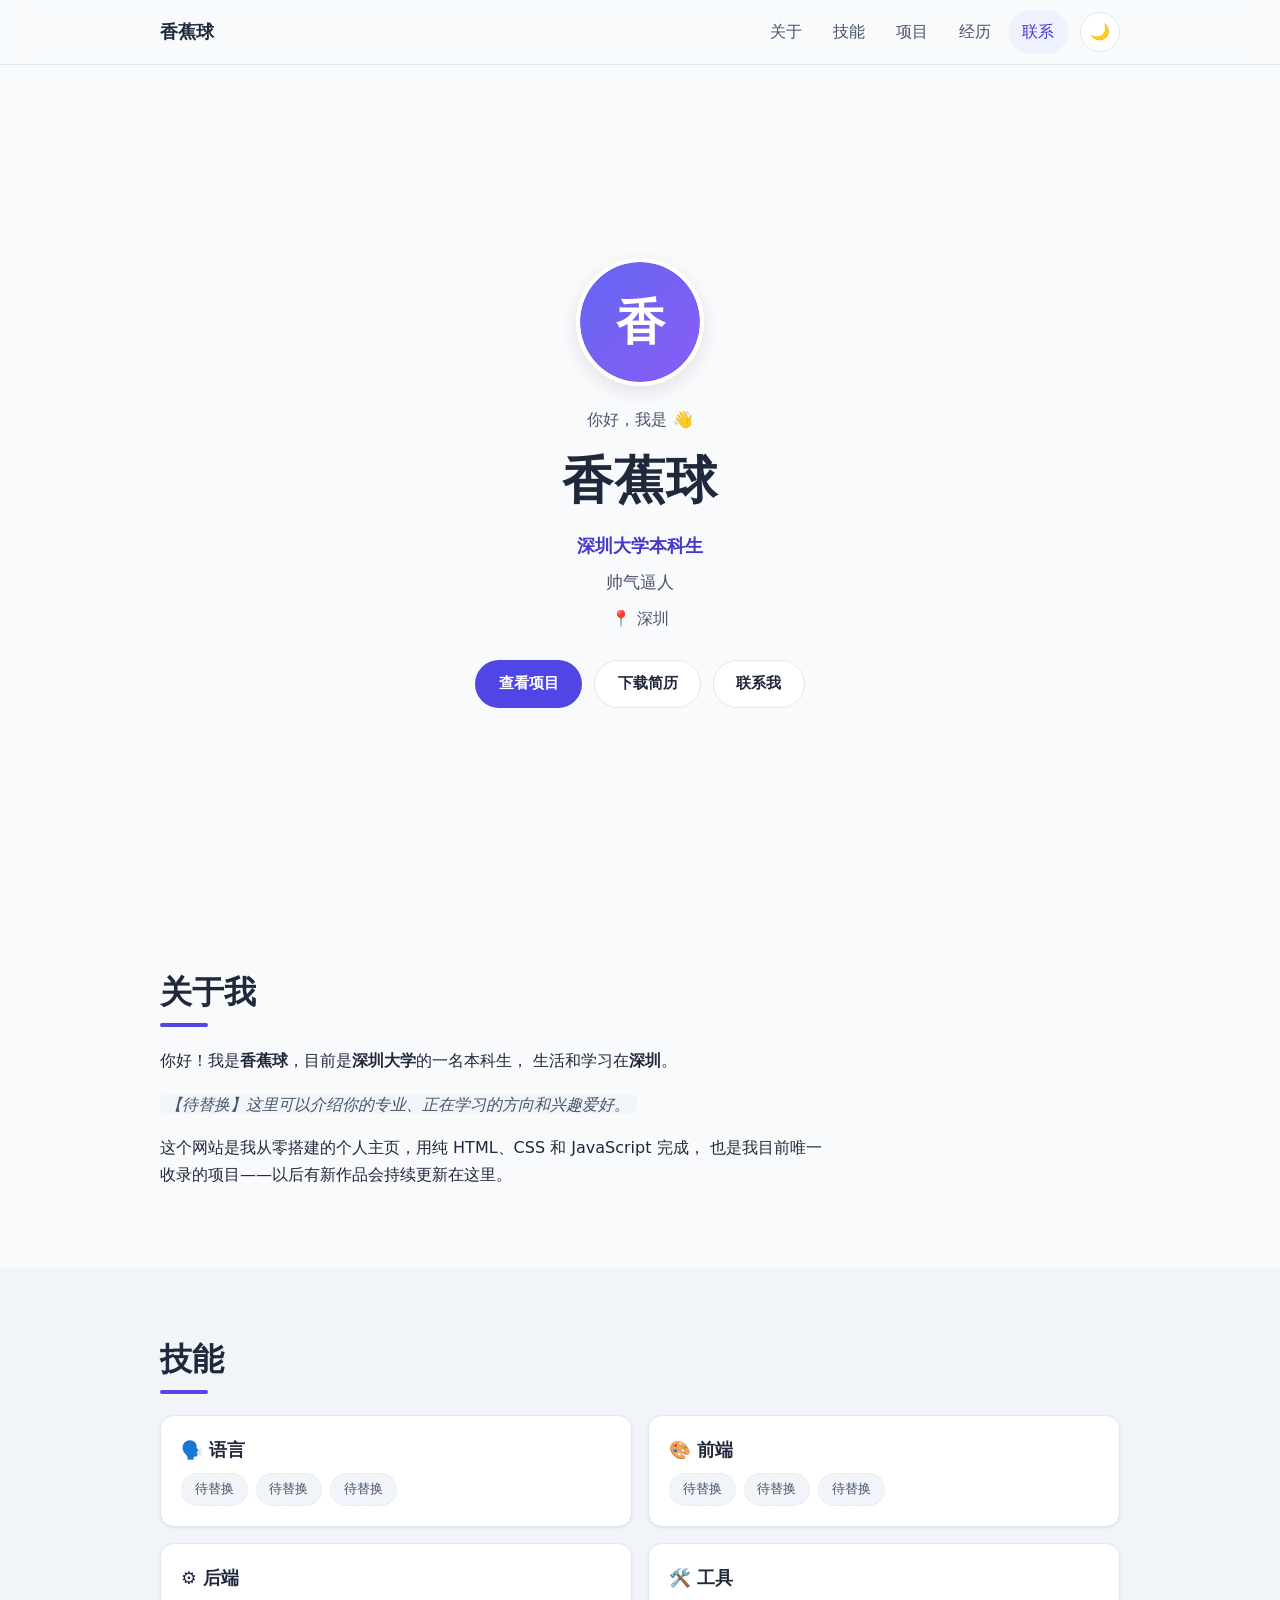
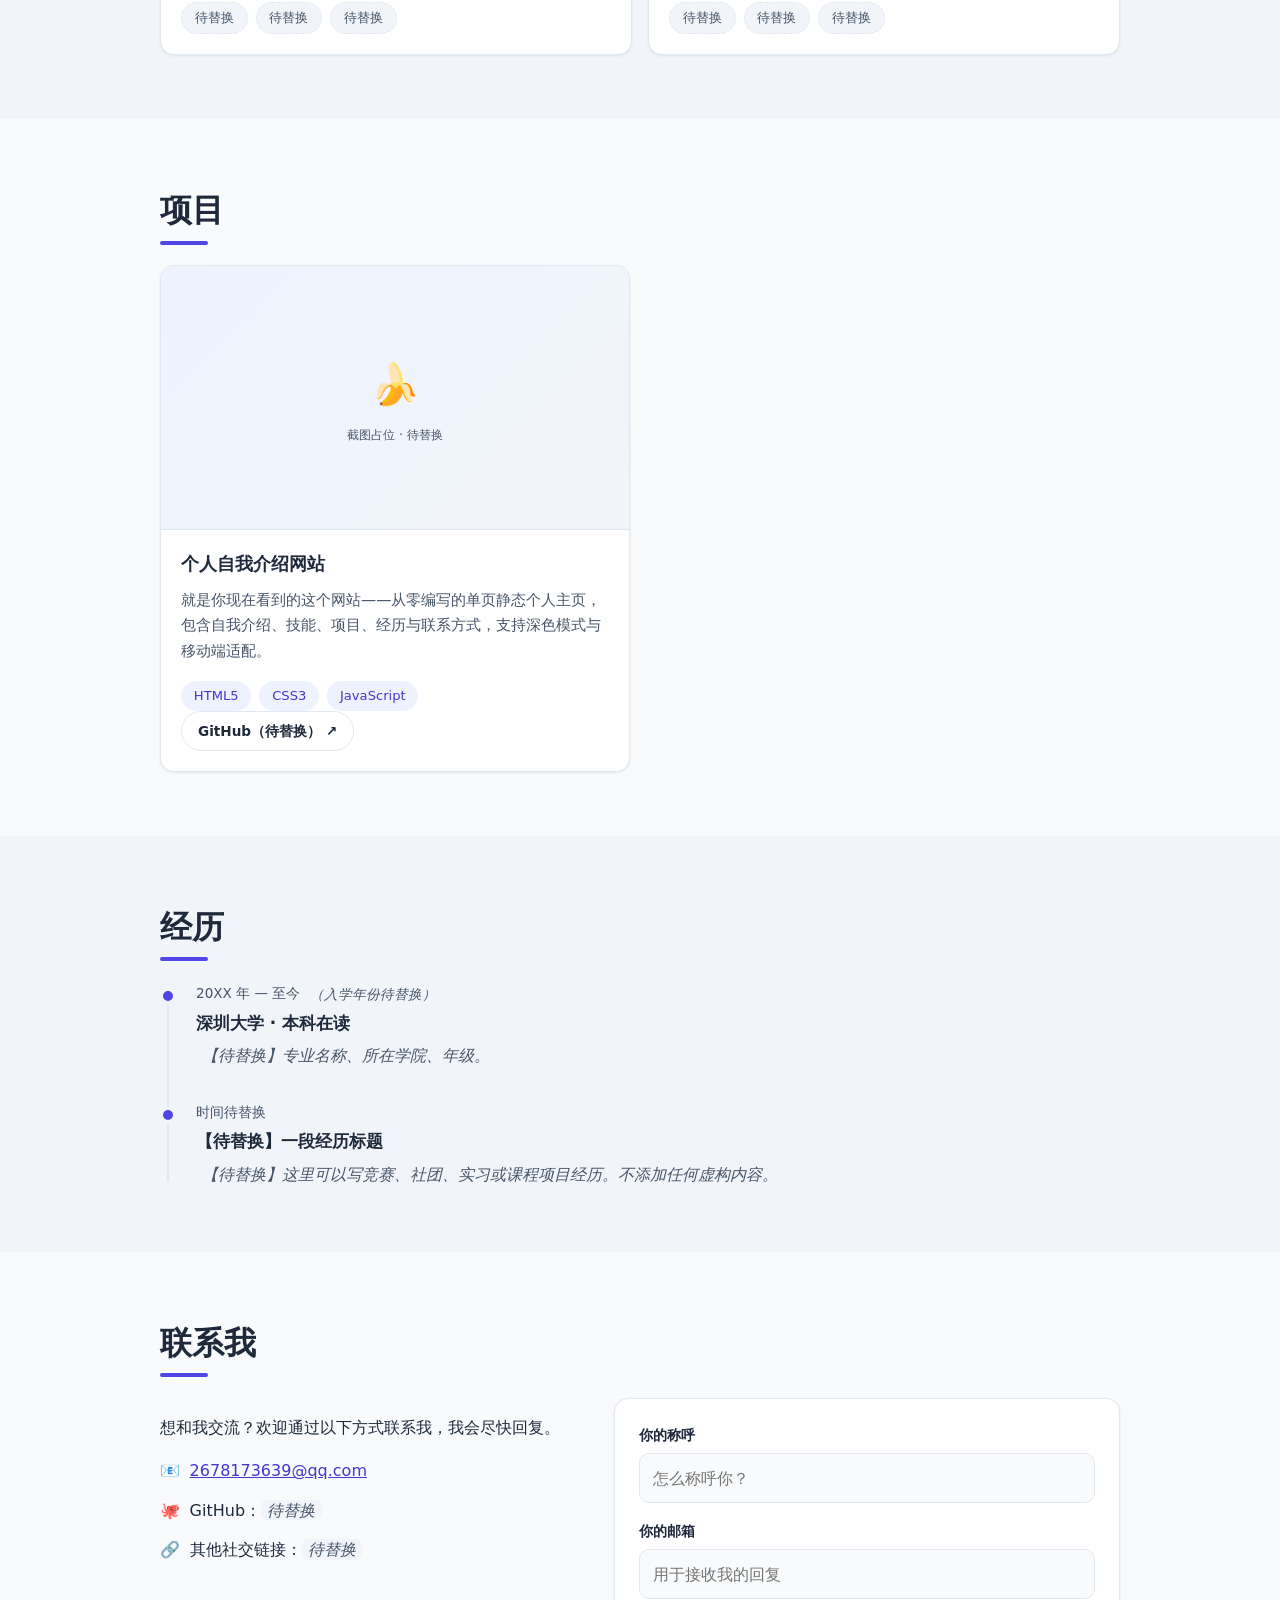
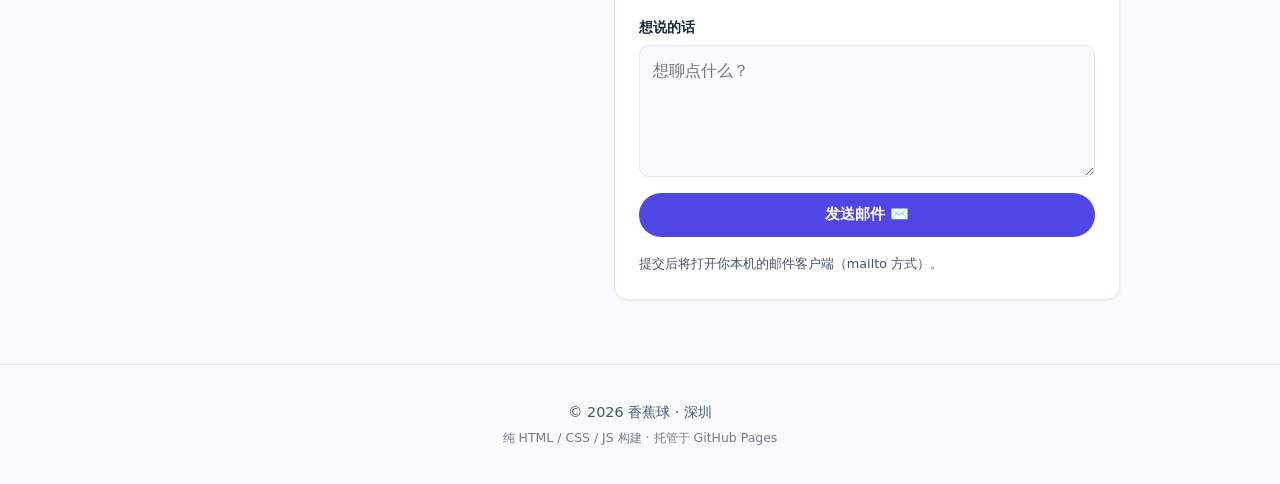
==== index.html @ 80e63a2f "feat: 个人主页初版（支持深色模式与自定义域名）" ====
<!DOCTYPE html>
<html lang="zh-CN">
<head>
  <meta charset="UTF-8">
  <!-- 移动端优先：视口设置 -->
  <meta name="viewport" content="width=device-width, initial-scale=1.0">

  <!-- SEO 基础 -->
  <title>香蕉球 · 深圳大学本科生 | 个人主页</title>
  <meta name="description" content="香蕉球的个人主页——深圳大学本科生，坐标深圳。了解我的技能、项目与经历，欢迎联系交流。">
  <meta name="author" content="香蕉球">
  <meta name="keywords" content="香蕉球, 深圳大学, 本科生, 个人主页">

  <!-- Open Graph（社交媒体分享卡片） -->
  <meta property="og:type" content="website">
  <meta property="og:url" content="https://bananaball.com/">
  <meta property="og:title" content="香蕉球 · 深圳大学本科生">
  <meta property="og:description" content="帅气逼人的深圳大学本科生。了解我的技能、项目与经历，欢迎联系交流。">
  <meta property="og:image" content="https://bananaball.com/assets/avatar.svg">
  <meta property="og:locale" content="zh_CN">

  <!-- 站点规范地址（自定义域名） -->
  <link rel="canonical" href="https://bananaball.com/">

  <!-- Favicon：内嵌 SVG，香蕉主题 -->
  <link rel="icon" type="image/svg+xml" href="assets/favicon.svg">

  <!-- 主题色（随深浅模式变化，由 JS 同步） -->
  <meta name="theme-color" content="#4f46e5">

  <!-- 深色模式：在 CSS 加载前设置，避免闪烁 -->
  <script>
    (function () {
      var saved = localStorage.getItem('theme');
      var prefersDark = window.matchMedia('(prefers-color-scheme: dark)').matches;
      if (saved === 'dark' || (!saved && prefersDark)) {
        document.documentElement.setAttribute('data-theme', 'dark');
      }
    })();
  </script>

  <link rel="stylesheet" href="styles.css">

  <!-- 禁用 JS 时的兜底：让滚动淡入元素直接可见 -->
  <noscript>
    <style>
      .reveal { opacity: 1; transform: none; }
    </style>
  </noscript>
</head>
<body>

  <!-- ===================== 顶部导航 ===================== -->
  <header class="site-header">
    <nav class="nav container" aria-label="主导航">
      <a class="nav__logo" href="#hero" aria-label="回到顶部">香蕉球</a>

      <!-- 汉堡按钮（移动端） -->
      <button id="nav-toggle" class="nav__toggle" type="button"
              aria-expanded="false" aria-controls="nav-menu"
              aria-label="打开菜单">
        <span class="nav__toggle-bar" aria-hidden="true"></span>
        <span class="nav__toggle-bar" aria-hidden="true"></span>
        <span class="nav__toggle-bar" aria-hidden="true"></span>
      </button>

      <ul id="nav-menu" class="nav__menu">
        <li><a class="nav__link" href="#about">关于</a></li>
        <li><a class="nav__link" href="#skills">技能</a></li>
        <li><a class="nav__link" href="#projects">项目</a></li>
        <li><a class="nav__link" href="#timeline">经历</a></li>
        <li><a class="nav__link" href="#contact">联系</a></li>
        <!-- 深色模式切换 -->
        <li>
          <button id="theme-toggle" class="theme-toggle" type="button"
                  aria-label="切换深色 / 浅色模式" title="切换深色 / 浅色模式">
            <span class="theme-toggle__icon theme-toggle__icon--sun" aria-hidden="true">☀️</span>
            <span class="theme-toggle__icon theme-toggle__icon--moon" aria-hidden="true">🌙</span>
          </button>
        </li>
      </ul>
    </nav>
  </header>

  <main>
    <!-- ===================== 1. Hero 首屏 ===================== -->
    <section id="hero" class="hero container">
      <div class="hero__content reveal">
        <!-- 头像：无真实照片，使用首字母生成的 SVG；替换真实头像后改 src 为 assets/avatar.jpg -->
        <img class="hero__avatar" src="assets/avatar.svg"
             alt="香蕉球的头像（首字母生成的占位头像）" width="128" height="128" decoding="async">

        <p class="hero__greeting">你好，我是 👋</p>
        <h1 class="hero__name">香蕉球</h1>
        <p class="hero__role">深圳大学本科生</p>
        <p class="hero__tagline">帅气逼人</p>
        <p class="hero__location">
          <span aria-hidden="true">📍</span> 深圳
        </p>

        <div class="hero__actions">
          <a class="btn btn--primary" href="#projects">查看项目</a>
          <!-- TODO(待替换)：放入真实简历后，删除 download-on-placeholder.js 的拦截逻辑 -->
          <a class="btn btn--ghost" id="resume-link" href="assets/resume.pdf" download>
            下载简历
          </a>
          <a class="btn btn--ghost" href="#contact">联系我</a>
        </div>
      </div>
    </section>

    <!-- ===================== 2. 关于我 ===================== -->
    <section id="about" class="section container" aria-labelledby="about-title">
      <h2 id="about-title" class="section__title reveal">关于我</h2>
      <div class="section__body reveal">
        <p>
          你好！我是<strong>香蕉球</strong>，目前是<strong>深圳大学</strong>的一名本科生，
          生活和学习在<strong>深圳</strong>。
        </p>
        <p>
          <!-- TODO(待替换)：补充你的专业方向、兴趣爱好、正在学习的内容等真实信息 -->
          <span class="placeholder-note">【待替换】这里可以介绍你的专业、正在学习的方向和兴趣爱好。</span>
        </p>
        <p>
          这个网站是我从零搭建的个人主页，用纯 HTML、CSS 和 JavaScript 完成，
          也是我目前唯一收录的项目——以后有新作品会持续更新在这里。
        </p>
      </div>
    </section>

    <!-- ===================== 3. 技能 ===================== -->
    <section id="skills" class="section section--tinted" aria-labelledby="skills-title">
      <div class="container">
        <h2 id="skills-title" class="section__title reveal">技能</h2>

        <!-- TODO(待替换)：以下技能分类与标签均为占位内容，请替换为真实掌握的技能 -->
        <div class="skills-grid">
          <article class="card skill-card reveal">
            <h3 class="card__title"><span aria-hidden="true">🗣️</span> 语言</h3>
            <ul class="tag-list" aria-label="语言类技能">
              <li class="tag tag--placeholder">待替换</li>
              <li class="tag tag--placeholder">待替换</li>
              <li class="tag tag--placeholder">待替换</li>
            </ul>
          </article>

          <article class="card skill-card reveal">
            <h3 class="card__title"><span aria-hidden="true">🎨</span> 前端</h3>
            <ul class="tag-list" aria-label="前端技能">
              <li class="tag tag--placeholder">待替换</li>
              <li class="tag tag--placeholder">待替换</li>
              <li class="tag tag--placeholder">待替换</li>
            </ul>
          </article>

          <article class="card skill-card reveal">
            <h3 class="card__title"><span aria-hidden="true">⚙️</span> 后端</h3>
            <ul class="tag-list" aria-label="后端技能">
              <li class="tag tag--placeholder">待替换</li>
              <li class="tag tag--placeholder">待替换</li>
              <li class="tag tag--placeholder">待替换</li>
            </ul>
          </article>

          <article class="card skill-card reveal">
            <h3 class="card__title"><span aria-hidden="true">🛠️</span> 工具</h3>
            <ul class="tag-list" aria-label="工具类技能">
              <li class="tag tag--placeholder">待替换</li>
              <li class="tag tag--placeholder">待替换</li>
              <li class="tag tag--placeholder">待替换</li>
            </ul>
          </article>
        </div>
      </div>
    </section>

    <!-- ===================== 4. 项目 ===================== -->
    <section id="projects" class="section container" aria-labelledby="projects-title">
      <h2 id="projects-title" class="section__title reveal">项目</h2>

      <div class="projects-grid">
        <!-- 项目卡片 1：真实项目（本网站） -->
        <article class="card project-card reveal">
          <!-- 截图占位：替换为真实截图，如 assets/project-1.png -->
          <div class="project-card__shot" role="img"
               aria-label="个人网站首页截图占位图">
            <span aria-hidden="true">🍌</span>
            <small>截图占位 · 待替换</small>
          </div>

          <div class="card__body">
            <h3 class="card__title">个人自我介绍网站</h3>
            <p class="card__text">
              就是你现在看到的这个网站——从零编写的单页静态个人主页，
              包含自我介绍、技能、项目、经历与联系方式，支持深色模式与移动端适配。
            </p>
            <ul class="tag-list" aria-label="技术栈">
              <li class="tag">HTML5</li>
              <li class="tag">CSS3</li>
              <li class="tag">JavaScript</li>
            </ul>
            <!-- TODO(待替换)：替换为真实的 GitHub 仓库链接 -->
            <div class="project-card__links">
              <a class="btn btn--small btn--ghost"
                 href="https://github.com/your-username/personal-site" target="_blank"
                 rel="noopener noreferrer">
                GitHub（待替换）<span aria-hidden="true"> ↗</span>
              </a>
            </div>
          </div>
        </article>
      </div>
    </section>

    <!-- ===================== 5. 经历（时间线） ===================== -->
    <section id="timeline" class="section section--tinted" aria-labelledby="timeline-title">
      <div class="container">
        <h2 id="timeline-title" class="section__title reveal">经历</h2>

        <ol class="timeline">
          <!-- 真实信息：深圳大学本科在读（入学年份未知，标注待替换） -->
          <li class="timeline__item reveal">
            <p class="timeline__date">20XX 年 — 至今 <span class="placeholder-note">（入学年份待替换）</span></p>
            <h3 class="timeline__title">深圳大学 · 本科在读</h3>
            <p class="timeline__text">
              <!-- TODO(待替换)：补充专业名称、年级等真实信息 -->
              <span class="placeholder-note">【待替换】专业名称、所在学院、年级。</span>
            </p>
          </li>

          <!-- 占位时间线节点：删除或替换为真实经历 -->
          <li class="timeline__item reveal">
            <p class="timeline__date">时间待替换</p>
            <h3 class="timeline__title">【待替换】一段经历标题</h3>
            <p class="timeline__text">
              <span class="placeholder-note">【待替换】这里可以写竞赛、社团、实习或课程项目经历。不添加任何虚构内容。</span>
            </p>
          </li>
        </ol>
      </div>
    </section>

    <!-- ===================== 6. 联系 ===================== -->
    <section id="contact" class="section container" aria-labelledby="contact-title">
      <h2 id="contact-title" class="section__title reveal">联系我</h2>

      <div class="contact-grid">
        <!-- 直接联系方式 -->
        <div class="contact-info reveal">
          <p>想和我交流？欢迎通过以下方式联系我，我会尽快回复。</p>
          <ul class="contact-list">
            <li>
              <span aria-hidden="true">📧</span>
              <a href="mailto:2678173639@qq.com">2678173639@qq.com</a>
            </li>
            <!-- TODO(待替换)：填入真实 GitHub 主页后移除 aria-disabled -->
            <li aria-disabled="true">
              <span aria-hidden="true">🐙</span>
              <span>GitHub：<span class="placeholder-note">待替换</span></span>
            </li>
            <!-- TODO(待替换)：可按需添加博客 / 知乎 / B站等社交链接 -->
            <li>
              <span aria-hidden="true">🔗</span>
              <span>其他社交链接：<span class="placeholder-note">待替换</span></span>
            </li>
          </ul>
        </div>

        <!-- 简易联系表单：静态站点无后端，提交时唤起邮件客户端（mailto） -->
        <form id="contact-form" class="card contact-form reveal" novalidate>
          <div class="field">
            <label for="cf-name">你的称呼</label>
            <input id="cf-name" name="name" type="text" required
                   autocomplete="name" placeholder="怎么称呼你？">
          </div>
          <div class="field">
            <label for="cf-email">你的邮箱</label>
            <input id="cf-email" name="email" type="email" required
                   autocomplete="email" placeholder="用于接收我的回复">
          </div>
          <div class="field">
            <label for="cf-message">想说的话</label>
            <textarea id="cf-message" name="message" rows="4" required
                      placeholder="想聊点什么？"></textarea>
          </div>
          <button class="btn btn--primary" type="submit">发送邮件 ✉️</button>
          <p class="contact-form__hint">提交后将打开你本机的邮件客户端（mailto 方式）。</p>
        </form>
      </div>
    </section>
  </main>

  <!-- ===================== 7. 页脚 ===================== -->
  <footer class="site-footer">
    <div class="container">
      <p>© <span id="year">2026</span> 香蕉球 · 深圳</p>
      <p class="site-footer__meta">纯 HTML / CSS / JS 构建 · 托管于 GitHub Pages</p>
    </div>
  </footer>

  <script src="script.js"></script>
</body>
</html>
---- styles.css ----
/* =====================================================
   香蕉球 · 个人主页样式
   移动端优先，浅色为默认，通过 [data-theme="dark"] 切换深色
   ===================================================== */

/* ---------- 设计变量 ---------- */
:root {
  /* 主色：靛蓝（对比度符合 WCAG AA） */
  --color-primary: #4f46e5;
  --color-primary-strong: #4338ca;
  --color-primary-soft: #eef2ff;

  /* 文字与背景 */
  --color-bg: #f8fafc;
  --color-bg-elevated: #ffffff;
  --color-bg-tinted: #f1f5f9;
  --color-text: #1e293b;
  --color-text-muted: #475569;
  --color-border: #e2e8f0;

  /* 通用 */
  --radius: 14px;
  --shadow-sm: 0 1px 3px rgba(15, 23, 42, 0.08);
  --shadow-md: 0 6px 18px rgba(15, 23, 42, 0.10);
  --font-sans: "Inter", "PingFang SC", "Microsoft YaHei", system-ui, -apple-system,
               "Segoe UI", Roboto, "Helvetica Neue", sans-serif;
  --container: 960px;
  --header-h: 64px;
}

[data-theme="dark"] {
  --color-primary: #818cf8;
  --color-primary-strong: #a5b4fc;
  --color-primary-soft: #27275c;
  --color-bg: #0f172a;
  --color-bg-elevated: #1e293b;
  --color-bg-tinted: #172033;
  --color-text: #e2e8f0;
  --color-text-muted: #94a3b8;
  --color-border: #334155;
  --shadow-sm: 0 1px 3px rgba(0, 0, 0, 0.35);
  --shadow-md: 0 6px 18px rgba(0, 0, 0, 0.45);
}

/* ---------- 基础重置 ---------- */
*, *::before, *::after { box-sizing: border-box; }

html {
  scroll-behavior: smooth; /* 平滑滚动 */
  /* 锚点定位时为固定头部预留空间 */
  scroll-padding-top: calc(var(--header-h) + 12px);
}

body {
  margin: 0;
  font-family: var(--font-sans);
  line-height: 1.7;
  color: var(--color-text);
  background: var(--color-bg);
  transition: background-color 0.25s ease, color 0.25s ease;
  -webkit-font-smoothing: antialiased;
}

img { max-width: 100%; display: block; }

a { color: var(--color-primary-strong); }

.container {
  width: min(100% - 2.5rem, var(--container));
  margin-inline: auto;
}

/* 键盘焦点可见 */
:focus-visible {
  outline: 3px solid var(--color-primary);
  outline-offset: 2px;
  border-radius: 4px;
}

/* 占位提示样式（待替换内容） */
.placeholder-note {
  color: var(--color-text-muted);
  font-style: italic;
  background: var(--color-bg-tinted);
  border-radius: 6px;
  padding: 0.05em 0.4em;
}

/* ---------- 顶部导航 ---------- */
.site-header {
  position: sticky;
  top: 0;
  z-index: 100;
  background: color-mix(in srgb, var(--color-bg) 88%, transparent);
  backdrop-filter: blur(10px);
  border-bottom: 1px solid var(--color-border);
}

.nav {
  display: flex;
  align-items: center;
  justify-content: space-between;
  height: var(--header-h);
}

.nav__logo {
  font-weight: 700;
  font-size: 1.15rem;
  text-decoration: none;
  color: var(--color-text);
}

.nav__menu {
  display: flex;
  align-items: center;
  gap: 0.25rem;
  list-style: none;
  margin: 0;
  padding: 0;
}

.nav__link {
  display: block;
  padding: 0.5rem 0.85rem;
  border-radius: 999px;
  text-decoration: none;
  color: var(--color-text-muted);
  font-weight: 500;
  transition: color 0.2s ease, background-color 0.2s ease;
}

.nav__link:hover,
.nav__link[aria-current="true"] {
  color: var(--color-primary-strong);
  background: var(--color-primary-soft);
}

/* 深浅模式切换按钮 */
.theme-toggle {
  border: 1px solid var(--color-border);
  background: var(--color-bg-elevated);
  border-radius: 999px;
  width: 2.5rem;
  height: 2.5rem;
  margin-left: 0.5rem;
  cursor: pointer;
  display: grid;
  place-items: center;
  transition: transform 0.2s ease;
}
.theme-toggle:hover { transform: scale(1.08); }

/* 根据当前主题显示对应图标 */
.theme-toggle__icon { display: none; font-size: 1rem; line-height: 1; }
[data-theme="dark"] .theme-toggle__icon--sun { display: block; }
html:not([data-theme="dark"]) .theme-toggle__icon--moon { display: block; }

/* 移动端汉堡按钮：桌面端隐藏（≤719px 才显示） */
.nav__toggle { display: none; }

@media (max-width: 719px) {
  .nav__toggle {
    display: flex;
    flex-direction: column;
    justify-content: center;
    gap: 5px;
    width: 2.5rem;
    height: 2.5rem;
    padding: 0.5rem;
    background: none;
    border: none;
    cursor: pointer;
  }
}
.nav__toggle-bar {
  height: 2px;
  width: 100%;
  background: var(--color-text);
  border-radius: 2px;
  transition: transform 0.25s ease, opacity 0.25s ease;
}
.nav__toggle[aria-expanded="true"] .nav__toggle-bar:nth-child(1) { transform: translateY(7px) rotate(45deg); }
.nav__toggle[aria-expanded="true"] .nav__toggle-bar:nth-child(2) { opacity: 0; }
.nav__toggle[aria-expanded="true"] .nav__toggle-bar:nth-child(3) { transform: translateY(-7px) rotate(-45deg); }

/* 移动端：菜单默认收起 */
@media (max-width: 719px) {
  .nav__menu {
    position: absolute;
    top: var(--header-h);
    left: 0;
    right: 0;
    flex-direction: column;
    align-items: stretch;
    padding: 0.75rem 1.25rem 1rem;
    background: var(--color-bg);
    border-bottom: 1px solid var(--color-border);
    box-shadow: var(--shadow-md);
    /* 收起状态：不可见且不可聚焦 */
    display: none;
  }
  .nav__menu.is-open { display: flex; }
  .theme-toggle { margin-left: 0; margin-top: 0.5rem; }
}

/* ---------- Hero 首屏 ---------- */
.hero {
  display: flex;
  align-items: center;
  justify-content: center;
  min-height: calc(100svh - var(--header-h));
  text-align: center;
  padding-block: 3rem;
}

.hero__avatar {
  width: 128px;
  height: 128px;
  border-radius: 50%;
  margin: 0 auto 1.25rem;
  box-shadow: var(--shadow-md);
  border: 4px solid var(--color-bg-elevated);
}

.hero__greeting { color: var(--color-text-muted); margin: 0 0 0.25rem; }

.hero__name {
  font-size: clamp(2.2rem, 6vw, 3.2rem);
  margin: 0 0 0.4rem;
  letter-spacing: 0.02em;
}

.hero__role {
  font-size: 1.15rem;
  color: var(--color-primary-strong);
  font-weight: 600;
  margin: 0 0 0.4rem;
}

.hero__tagline {
  font-size: 1.05rem;
  color: var(--color-text-muted);
  margin: 0 0 0.5rem;
}

.hero__location { color: var(--color-text-muted); margin: 0 0 1.75rem; }

.hero__actions {
  display: flex;
  flex-wrap: wrap;
  gap: 0.75rem;
  justify-content: center;
}

/* ---------- 按钮 ---------- */
.btn {
  display: inline-block;
  padding: 0.65rem 1.4rem;
  border-radius: 999px;
  font-weight: 600;
  font-size: 0.95rem;
  text-decoration: none;
  cursor: pointer;
  border: 1px solid transparent;
  transition: transform 0.15s ease, box-shadow 0.15s ease,
              background-color 0.15s ease, color 0.15s ease;
}
.btn:hover { transform: translateY(-2px); box-shadow: var(--shadow-md); }
.btn:active { transform: translateY(0); }

.btn--primary {
  background: var(--color-primary);
  color: #ffffff;
}
.btn--primary:hover { background: var(--color-primary-strong); color: #ffffff; }
[data-theme="dark"] .btn--primary { color: #0f172a; }

.btn--ghost {
  background: var(--color-bg-elevated);
  color: var(--color-text);
  border-color: var(--color-border);
}
.btn--ghost:hover { color: var(--color-primary-strong); }

.btn--small { padding: 0.45rem 1rem; font-size: 0.85rem; }

/* ---------- 通用 Section ---------- */
.section { padding-block: 4rem; }
.section--tinted { background: var(--color-bg-tinted); }

.section__title {
  font-size: clamp(1.5rem, 4vw, 2rem);
  margin: 0 0 1.75rem;
  position: relative;
  display: inline-block;
}
/* 标题下的小色条 */
.section__title::after {
  content: "";
  position: absolute;
  left: 0;
  bottom: -0.45rem;
  width: 3rem;
  height: 4px;
  border-radius: 2px;
  background: var(--color-primary);
}

.section__body p { margin: 0 0 1rem; max-width: 65ch; }

/* ---------- 卡片 ---------- */
.card {
  background: var(--color-bg-elevated);
  border: 1px solid var(--color-border);
  border-radius: var(--radius);
  box-shadow: var(--shadow-sm);
  transition: transform 0.2s ease, box-shadow 0.2s ease;
}
.card:hover { transform: translateY(-4px); box-shadow: var(--shadow-md); }

.card__title { font-size: 1.1rem; margin: 0 0 0.5rem; }
.card__text { color: var(--color-text-muted); font-size: 0.95rem; margin: 0 0 1rem; }
.card__body { padding: 1.25rem; }

/* ---------- 技能 ---------- */
.skills-grid {
  display: grid;
  grid-template-columns: 1fr;
  gap: 1rem;
}
@media (min-width: 640px) { .skills-grid { grid-template-columns: repeat(2, 1fr); } }

.skill-card { padding: 1.25rem; }

/* 标签 */
.tag-list {
  list-style: none;
  margin: 0;
  padding: 0;
  display: flex;
  flex-wrap: wrap;
  gap: 0.5rem;
}
.tag {
  padding: 0.25rem 0.8rem;
  border-radius: 999px;
  font-size: 0.82rem;
  font-weight: 500;
  background: var(--color-primary-soft);
  color: var(--color-primary-strong);
}
.tag--placeholder {
  background: var(--color-bg-tinted);
  color: var(--color-text-muted);
  border: 1px dashed var(--color-border);
}

/* ---------- 项目 ---------- */
.projects-grid {
  display: grid;
  grid-template-columns: 1fr;
  gap: 1.25rem;
}
@media (min-width: 720px) { .projects-grid { grid-template-columns: repeat(2, 1fr); } }

.project-card { overflow: hidden; }

/* 截图占位区域 */
.project-card__shot {
  display: flex;
  flex-direction: column;
  align-items: center;
  justify-content: center;
  gap: 0.35rem;
  aspect-ratio: 16 / 9;
  background: linear-gradient(135deg, var(--color-primary-soft), var(--color-bg-tinted));
  color: var(--color-text-muted);
  font-size: 2.5rem;
  border-bottom: 1px solid var(--color-border);
}
.project-card__shot small { font-size: 0.78rem; }

.project-card__links { display: flex; gap: 0.6rem; flex-wrap: wrap; }

/* ---------- 时间线 ---------- */
.timeline {
  list-style: none;
  margin: 0;
  padding: 0;
  position: relative;
  max-width: 640px;
}
/* 竖向主线 */
.timeline::before {
  content: "";
  position: absolute;
  top: 6px;
  bottom: 6px;
  left: 7px;
  width: 2px;
  background: var(--color-border);
}

.timeline__item {
  position: relative;
  padding: 0 0 2rem 2.25rem;
}
.timeline__item:last-child { padding-bottom: 0; }
/* 每个节点的圆点 */
.timeline__item::before {
  content: "";
  position: absolute;
  left: 0;
  top: 6px;
  width: 16px;
  height: 16px;
  border-radius: 50%;
  background: var(--color-primary);
  border: 3px solid var(--color-bg-tinted);
}

.timeline__date {
  font-size: 0.85rem;
  color: var(--color-text-muted);
  margin: 0 0 0.2rem;
}
.timeline__title { font-size: 1.05rem; margin: 0 0 0.3rem; }
.timeline__text { color: var(--color-text-muted); margin: 0; }

/* ---------- 联系 ---------- */
.contact-grid {
  display: grid;
  grid-template-columns: 1fr;
  gap: 2rem;
  align-items: start;
}
@media (min-width: 720px) {
  .contact-grid { grid-template-columns: 1fr 1.2fr; }
}

.contact-list {
  list-style: none;
  margin: 1rem 0 0;
  padding: 0;
  display: grid;
  gap: 0.75rem;
}
.contact-list li { display: flex; align-items: center; gap: 0.6rem; }
.contact-list a { font-weight: 500; }

.contact-form { padding: 1.5rem; display: grid; gap: 1rem; }

.field { display: grid; gap: 0.35rem; }
.field label { font-weight: 600; font-size: 0.9rem; }

.field input,
.field textarea {
  font: inherit;
  padding: 0.65rem 0.85rem;
  border-radius: 10px;
  border: 1px solid var(--color-border);
  background: var(--color-bg);
  color: var(--color-text);
  transition: border-color 0.2s ease, box-shadow 0.2s ease;
}
.field input:focus,
.field textarea:focus {
  outline: none;
  border-color: var(--color-primary);
  box-shadow: 0 0 0 3px color-mix(in srgb, var(--color-primary) 25%, transparent);
}

/* 简单的校验错误态（由 JS 控制 aria-invalid） */
.field input[aria-invalid="true"],
.field textarea[aria-invalid="true"] { border-color: #dc2626; }

.contact-form__hint {
  font-size: 0.8rem;
  color: var(--color-text-muted);
  margin: 0;
}

/* ---------- 页脚 ---------- */
.site-footer {
  border-top: 1px solid var(--color-border);
  padding-block: 2rem;
  text-align: center;
  color: var(--color-text-muted);
  font-size: 0.9rem;
}
.site-footer p { margin: 0.2rem 0; }
.site-footer__meta { font-size: 0.78rem; opacity: 0.75; }

/* ---------- 滚动淡入动效（克制） ---------- */
.reveal {
  opacity: 0;
  transform: translateY(18px);
  transition: opacity 0.6s ease, transform 0.6s ease;
}
.reveal.is-visible {
  opacity: 1;
  transform: none;
}

/* 尊重系统"减少动效"设置 */
@media (prefers-reduced-motion: reduce) {
  html { scroll-behavior: auto; }
  .reveal { opacity: 1; transform: none; transition: none; }
  .btn:hover, .card:hover, .theme-toggle:hover { transform: none; }
}
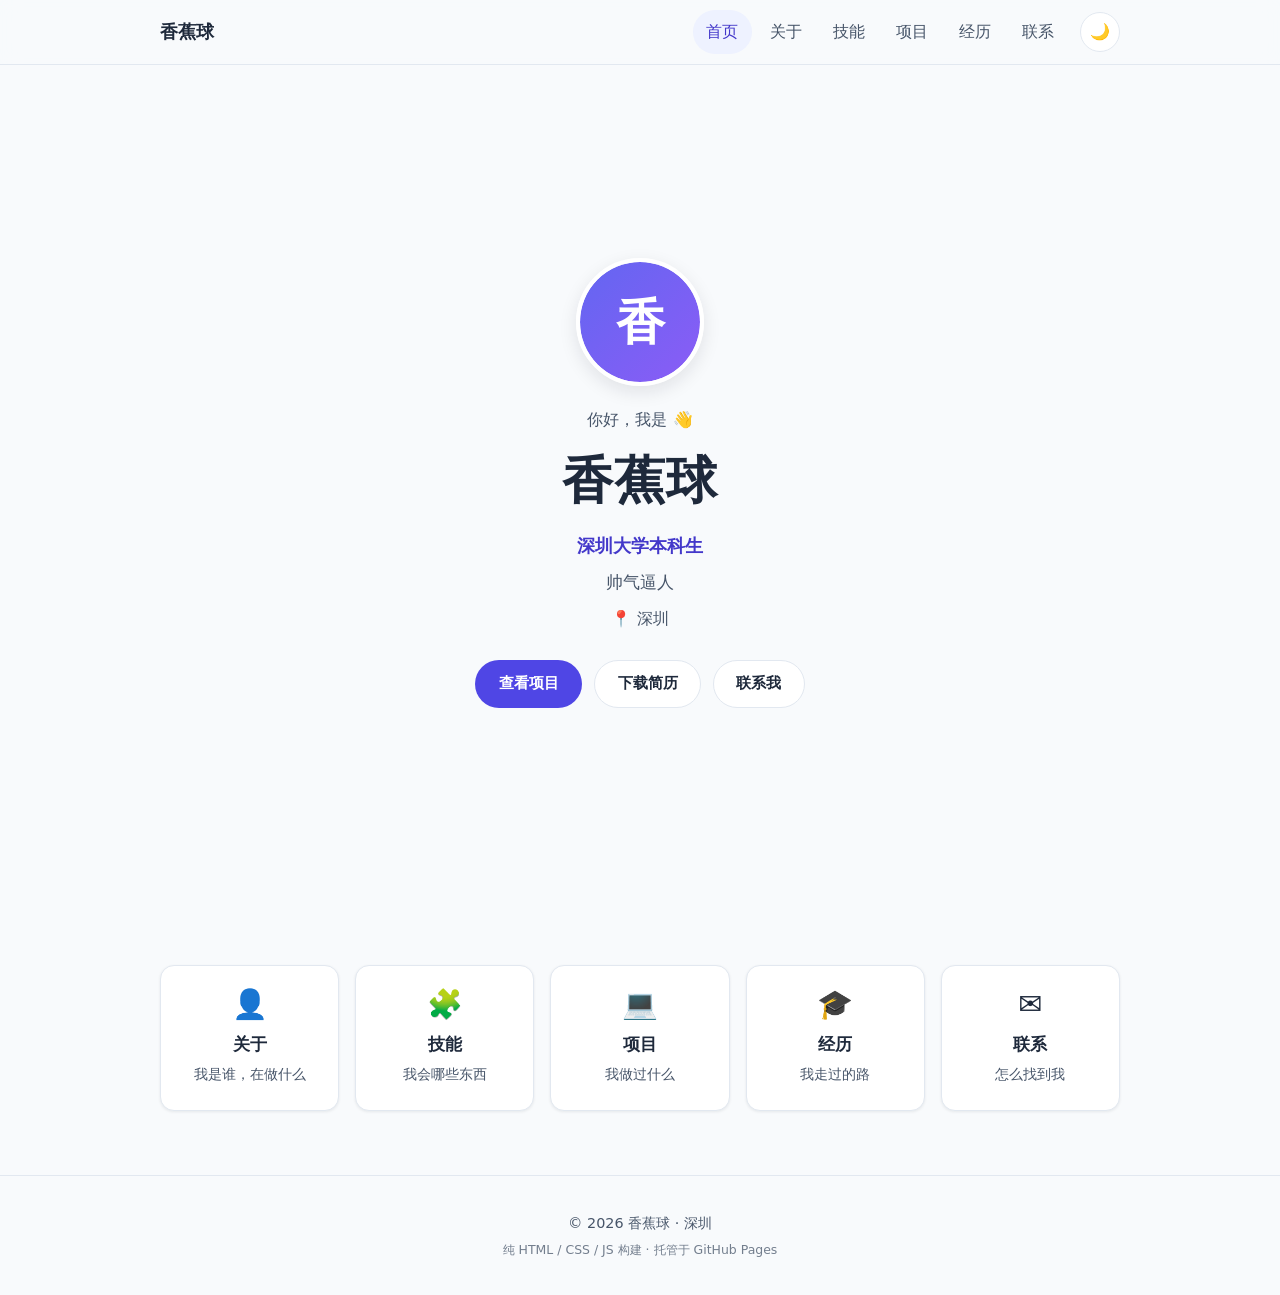
==== commit 08d8682a: "refactor: 拆分为多页站点（关于/技能/项目/经历/联系独立成页），移除未注册域名配置" ====
--- a/index.html
+++ b/index.html
@@ -11,16 +11,16 @@
   <meta name="author" content="香蕉球">
   <meta name="keywords" content="香蕉球, 深圳大学, 本科生, 个人主页">
 
+  <!-- 站点规范地址 -->
+  <link rel="canonical" href="https://xiangjiaoqiu.github.io/personal-site/">
+
   <!-- Open Graph（社交媒体分享卡片） -->
   <meta property="og:type" content="website">
-  <meta property="og:url" content="https://bananaball.com/">
+  <meta property="og:url" content="https://xiangjiaoqiu.github.io/personal-site/">
   <meta property="og:title" content="香蕉球 · 深圳大学本科生">
   <meta property="og:description" content="帅气逼人的深圳大学本科生。了解我的技能、项目与经历，欢迎联系交流。">
-  <meta property="og:image" content="https://bananaball.com/assets/avatar.svg">
+  <meta property="og:image" content="https://xiangjiaoqiu.github.io/personal-site/assets/avatar.svg">
   <meta property="og:locale" content="zh_CN">
-
-  <!-- 站点规范地址（自定义域名） -->
-  <link rel="canonical" href="https://bananaball.com/">
 
   <!-- Favicon：内嵌 SVG，香蕉主题 -->
   <link rel="icon" type="image/svg+xml" href="assets/favicon.svg">
@@ -50,10 +50,10 @@
 </head>
 <body>
 
-  <!-- ===================== 顶部导航 ===================== -->
+  <!-- ===================== 顶部导航（全站共用，当前页高亮） ===================== -->
   <header class="site-header">
     <nav class="nav container" aria-label="主导航">
-      <a class="nav__logo" href="#hero" aria-label="回到顶部">香蕉球</a>
+      <a class="nav__logo" href="index.html" aria-label="回到首页">香蕉球</a>
 
       <!-- 汉堡按钮（移动端） -->
       <button id="nav-toggle" class="nav__toggle" type="button"
@@ -65,11 +65,12 @@
       </button>
 
       <ul id="nav-menu" class="nav__menu">
-        <li><a class="nav__link" href="#about">关于</a></li>
-        <li><a class="nav__link" href="#skills">技能</a></li>
-        <li><a class="nav__link" href="#projects">项目</a></li>
-        <li><a class="nav__link" href="#timeline">经历</a></li>
-        <li><a class="nav__link" href="#contact">联系</a></li>
+        <li><a class="nav__link" href="index.html" aria-current="page">首页</a></li>
+        <li><a class="nav__link" href="about.html">关于</a></li>
+        <li><a class="nav__link" href="skills.html">技能</a></li>
+        <li><a class="nav__link" href="projects.html">项目</a></li>
+        <li><a class="nav__link" href="experience.html">经历</a></li>
+        <li><a class="nav__link" href="contact.html">联系</a></li>
         <!-- 深色模式切换 -->
         <li>
           <button id="theme-toggle" class="theme-toggle" type="button"
@@ -83,7 +84,7 @@
   </header>
 
   <main>
-    <!-- ===================== 1. Hero 首屏 ===================== -->
+    <!-- ===================== Hero 首屏 ===================== -->
     <section id="hero" class="hero container">
       <div class="hero__content reveal">
         <!-- 头像：无真实照片，使用首字母生成的 SVG；替换真实头像后改 src 为 assets/avatar.jpg -->
@@ -99,198 +100,49 @@
         </p>
 
         <div class="hero__actions">
-          <a class="btn btn--primary" href="#projects">查看项目</a>
-          <!-- TODO(待替换)：放入真实简历后，删除 download-on-placeholder.js 的拦截逻辑 -->
+          <a class="btn btn--primary" href="projects.html">查看项目</a>
+          <!-- TODO(待替换)：放入真实简历后，删除 script.js 中 download-on-placeholder 的拦截逻辑 -->
           <a class="btn btn--ghost" id="resume-link" href="assets/resume.pdf" download>
             下载简历
           </a>
-          <a class="btn btn--ghost" href="#contact">联系我</a>
+          <a class="btn btn--ghost" href="contact.html">联系我</a>
         </div>
       </div>
     </section>
 
-    <!-- ===================== 2. 关于我 ===================== -->
-    <section id="about" class="section container" aria-labelledby="about-title">
-      <h2 id="about-title" class="section__title reveal">关于我</h2>
-      <div class="section__body reveal">
-        <p>
-          你好！我是<strong>香蕉球</strong>，目前是<strong>深圳大学</strong>的一名本科生，
-          生活和学习在<strong>深圳</strong>。
-        </p>
-        <p>
-          <!-- TODO(待替换)：补充你的专业方向、兴趣爱好、正在学习的内容等真实信息 -->
-          <span class="placeholder-note">【待替换】这里可以介绍你的专业、正在学习的方向和兴趣爱好。</span>
-        </p>
-        <p>
-          这个网站是我从零搭建的个人主页，用纯 HTML、CSS 和 JavaScript 完成，
-          也是我目前唯一收录的项目——以后有新作品会持续更新在这里。
-        </p>
-      </div>
-    </section>
-
-    <!-- ===================== 3. 技能 ===================== -->
-    <section id="skills" class="section section--tinted" aria-labelledby="skills-title">
-      <div class="container">
-        <h2 id="skills-title" class="section__title reveal">技能</h2>
-
-        <!-- TODO(待替换)：以下技能分类与标签均为占位内容，请替换为真实掌握的技能 -->
-        <div class="skills-grid">
-          <article class="card skill-card reveal">
-            <h3 class="card__title"><span aria-hidden="true">🗣️</span> 语言</h3>
-            <ul class="tag-list" aria-label="语言类技能">
-              <li class="tag tag--placeholder">待替换</li>
-              <li class="tag tag--placeholder">待替换</li>
-              <li class="tag tag--placeholder">待替换</li>
-            </ul>
-          </article>
-
-          <article class="card skill-card reveal">
-            <h3 class="card__title"><span aria-hidden="true">🎨</span> 前端</h3>
-            <ul class="tag-list" aria-label="前端技能">
-              <li class="tag tag--placeholder">待替换</li>
-              <li class="tag tag--placeholder">待替换</li>
-              <li class="tag tag--placeholder">待替换</li>
-            </ul>
-          </article>
-
-          <article class="card skill-card reveal">
-            <h3 class="card__title"><span aria-hidden="true">⚙️</span> 后端</h3>
-            <ul class="tag-list" aria-label="后端技能">
-              <li class="tag tag--placeholder">待替换</li>
-              <li class="tag tag--placeholder">待替换</li>
-              <li class="tag tag--placeholder">待替换</li>
-            </ul>
-          </article>
-
-          <article class="card skill-card reveal">
-            <h3 class="card__title"><span aria-hidden="true">🛠️</span> 工具</h3>
-            <ul class="tag-list" aria-label="工具类技能">
-              <li class="tag tag--placeholder">待替换</li>
-              <li class="tag tag--placeholder">待替换</li>
-              <li class="tag tag--placeholder">待替换</li>
-            </ul>
-          </article>
-        </div>
-      </div>
-    </section>
-
-    <!-- ===================== 4. 项目 ===================== -->
-    <section id="projects" class="section container" aria-labelledby="projects-title">
-      <h2 id="projects-title" class="section__title reveal">项目</h2>
-
-      <div class="projects-grid">
-        <!-- 项目卡片 1：真实项目（本网站） -->
-        <article class="card project-card reveal">
-          <!-- 截图占位：替换为真实截图，如 assets/project-1.png -->
-          <div class="project-card__shot" role="img"
-               aria-label="个人网站首页截图占位图">
-            <span aria-hidden="true">🍌</span>
-            <small>截图占位 · 待替换</small>
-          </div>
-
-          <div class="card__body">
-            <h3 class="card__title">个人自我介绍网站</h3>
-            <p class="card__text">
-              就是你现在看到的这个网站——从零编写的单页静态个人主页，
-              包含自我介绍、技能、项目、经历与联系方式，支持深色模式与移动端适配。
-            </p>
-            <ul class="tag-list" aria-label="技术栈">
-              <li class="tag">HTML5</li>
-              <li class="tag">CSS3</li>
-              <li class="tag">JavaScript</li>
-            </ul>
-            <!-- TODO(待替换)：替换为真实的 GitHub 仓库链接 -->
-            <div class="project-card__links">
-              <a class="btn btn--small btn--ghost"
-                 href="https://github.com/your-username/personal-site" target="_blank"
-                 rel="noopener noreferrer">
-                GitHub（待替换）<span aria-hidden="true"> ↗</span>
-              </a>
-            </div>
-          </div>
-        </article>
-      </div>
-    </section>
-
-    <!-- ===================== 5. 经历（时间线） ===================== -->
-    <section id="timeline" class="section section--tinted" aria-labelledby="timeline-title">
-      <div class="container">
-        <h2 id="timeline-title" class="section__title reveal">经历</h2>
-
-        <ol class="timeline">
-          <!-- 真实信息：深圳大学本科在读（入学年份未知，标注待替换） -->
-          <li class="timeline__item reveal">
-            <p class="timeline__date">20XX 年 — 至今 <span class="placeholder-note">（入学年份待替换）</span></p>
-            <h3 class="timeline__title">深圳大学 · 本科在读</h3>
-            <p class="timeline__text">
-              <!-- TODO(待替换)：补充专业名称、年级等真实信息 -->
-              <span class="placeholder-note">【待替换】专业名称、所在学院、年级。</span>
-            </p>
-          </li>
-
-          <!-- 占位时间线节点：删除或替换为真实经历 -->
-          <li class="timeline__item reveal">
-            <p class="timeline__date">时间待替换</p>
-            <h3 class="timeline__title">【待替换】一段经历标题</h3>
-            <p class="timeline__text">
-              <span class="placeholder-note">【待替换】这里可以写竞赛、社团、实习或课程项目经历。不添加任何虚构内容。</span>
-            </p>
-          </li>
-        </ol>
-      </div>
-    </section>
-
-    <!-- ===================== 6. 联系 ===================== -->
-    <section id="contact" class="section container" aria-labelledby="contact-title">
-      <h2 id="contact-title" class="section__title reveal">联系我</h2>
-
-      <div class="contact-grid">
-        <!-- 直接联系方式 -->
-        <div class="contact-info reveal">
-          <p>想和我交流？欢迎通过以下方式联系我，我会尽快回复。</p>
-          <ul class="contact-list">
-            <li>
-              <span aria-hidden="true">📧</span>
-              <a href="mailto:2678173639@qq.com">2678173639@qq.com</a>
-            </li>
-            <!-- TODO(待替换)：填入真实 GitHub 主页后移除 aria-disabled -->
-            <li aria-disabled="true">
-              <span aria-hidden="true">🐙</span>
-              <span>GitHub：<span class="placeholder-note">待替换</span></span>
-            </li>
-            <!-- TODO(待替换)：可按需添加博客 / 知乎 / B站等社交链接 -->
-            <li>
-              <span aria-hidden="true">🔗</span>
-              <span>其他社交链接：<span class="placeholder-note">待替换</span></span>
-            </li>
-          </ul>
-        </div>
-
-        <!-- 简易联系表单：静态站点无后端，提交时唤起邮件客户端（mailto） -->
-        <form id="contact-form" class="card contact-form reveal" novalidate>
-          <div class="field">
-            <label for="cf-name">你的称呼</label>
-            <input id="cf-name" name="name" type="text" required
-                   autocomplete="name" placeholder="怎么称呼你？">
-          </div>
-          <div class="field">
-            <label for="cf-email">你的邮箱</label>
-            <input id="cf-email" name="email" type="email" required
-                   autocomplete="email" placeholder="用于接收我的回复">
-          </div>
-          <div class="field">
-            <label for="cf-message">想说的话</label>
-            <textarea id="cf-message" name="message" rows="4" required
-                      placeholder="想聊点什么？"></textarea>
-          </div>
-          <button class="btn btn--primary" type="submit">发送邮件 ✉️</button>
-          <p class="contact-form__hint">提交后将打开你本机的邮件客户端（mailto 方式）。</p>
-        </form>
+    <!-- ===================== 站内入口卡片 ===================== -->
+    <section class="section container" aria-label="站内导航">
+      <div class="home-cards">
+        <a class="card home-card reveal" href="about.html">
+          <span class="home-card__icon" aria-hidden="true">👤</span>
+          <h2 class="home-card__title">关于</h2>
+          <p>我是谁，在做什么</p>
+        </a>
+        <a class="card home-card reveal" href="skills.html">
+          <span class="home-card__icon" aria-hidden="true">🧩</span>
+          <h2 class="home-card__title">技能</h2>
+          <p>我会哪些东西</p>
+        </a>
+        <a class="card home-card reveal" href="projects.html">
+          <span class="home-card__icon" aria-hidden="true">💻</span>
+          <h2 class="home-card__title">项目</h2>
+          <p>我做过什么</p>
+        </a>
+        <a class="card home-card reveal" href="experience.html">
+          <span class="home-card__icon" aria-hidden="true">🎓</span>
+          <h2 class="home-card__title">经历</h2>
+          <p>我走过的路</p>
+        </a>
+        <a class="card home-card reveal" href="contact.html">
+          <span class="home-card__icon" aria-hidden="true">✉️</span>
+          <h2 class="home-card__title">联系</h2>
+          <p>怎么找到我</p>
+        </a>
       </div>
     </section>
   </main>
 
-  <!-- ===================== 7. 页脚 ===================== -->
+  <!-- ===================== 页脚（全站共用） ===================== -->
   <footer class="site-footer">
     <div class="container">
       <p>© <span id="year">2026</span> 香蕉球 · 深圳</p>
--- a/styles.css
+++ b/styles.css
@@ -130,7 +130,7 @@
 }
 
 .nav__link:hover,
-.nav__link[aria-current="true"] {
+.nav__link[aria-current="page"] {
   color: var(--color-primary-strong);
   background: var(--color-primary-soft);
 }
@@ -213,6 +213,58 @@
   padding-block: 3rem;
 }
 
+/* ---------- 首页入口卡片 ---------- */
+.home-cards {
+  display: grid;
+  grid-template-columns: repeat(auto-fit, minmax(160px, 1fr));
+  gap: 1rem;
+}
+
+.home-card {
+  display: block;
+  padding: 1.5rem 1rem;
+  text-align: center;
+  text-decoration: none;
+  color: var(--color-text);
+}
+.home-card__icon { font-size: 1.8rem; line-height: 1; }
+.home-card__title { font-size: 1.05rem; margin: 0.5rem 0 0.25rem; }
+.home-card p { margin: 0; color: var(--color-text-muted); font-size: 0.85rem; }
+
+/* ---------- 子页面页头 ---------- */
+.page-hero {
+  padding: 3.5rem 0 2.75rem;
+  text-align: center;
+  background: linear-gradient(180deg, var(--color-bg-tinted), var(--color-bg));
+}
+.page-hero__title {
+  font-size: clamp(1.8rem, 5vw, 2.4rem);
+  margin: 0 0 0.4rem;
+}
+.page-hero__sub { color: var(--color-text-muted); margin: 0; }
+
+/* ---------- 404 页 ---------- */
+.error-page {
+  min-height: calc(100svh - var(--header-h));
+  display: flex;
+  flex-direction: column;
+  align-items: center;
+  justify-content: center;
+  text-align: center;
+  gap: 0.75rem;
+  padding: 2rem;
+}
+.error-page__code {
+  font-size: clamp(4.5rem, 18vw, 7.5rem);
+  font-weight: 800;
+  line-height: 1;
+  margin: 0;
+  color: var(--color-primary);
+  opacity: 0.85;
+}
+.error-page__title { font-size: 1.4rem; margin: 0; }
+.error-page__text { color: var(--color-text-muted); margin: 0 0 1rem; }
+
 .hero__avatar {
   width: 128px;
   height: 128px;
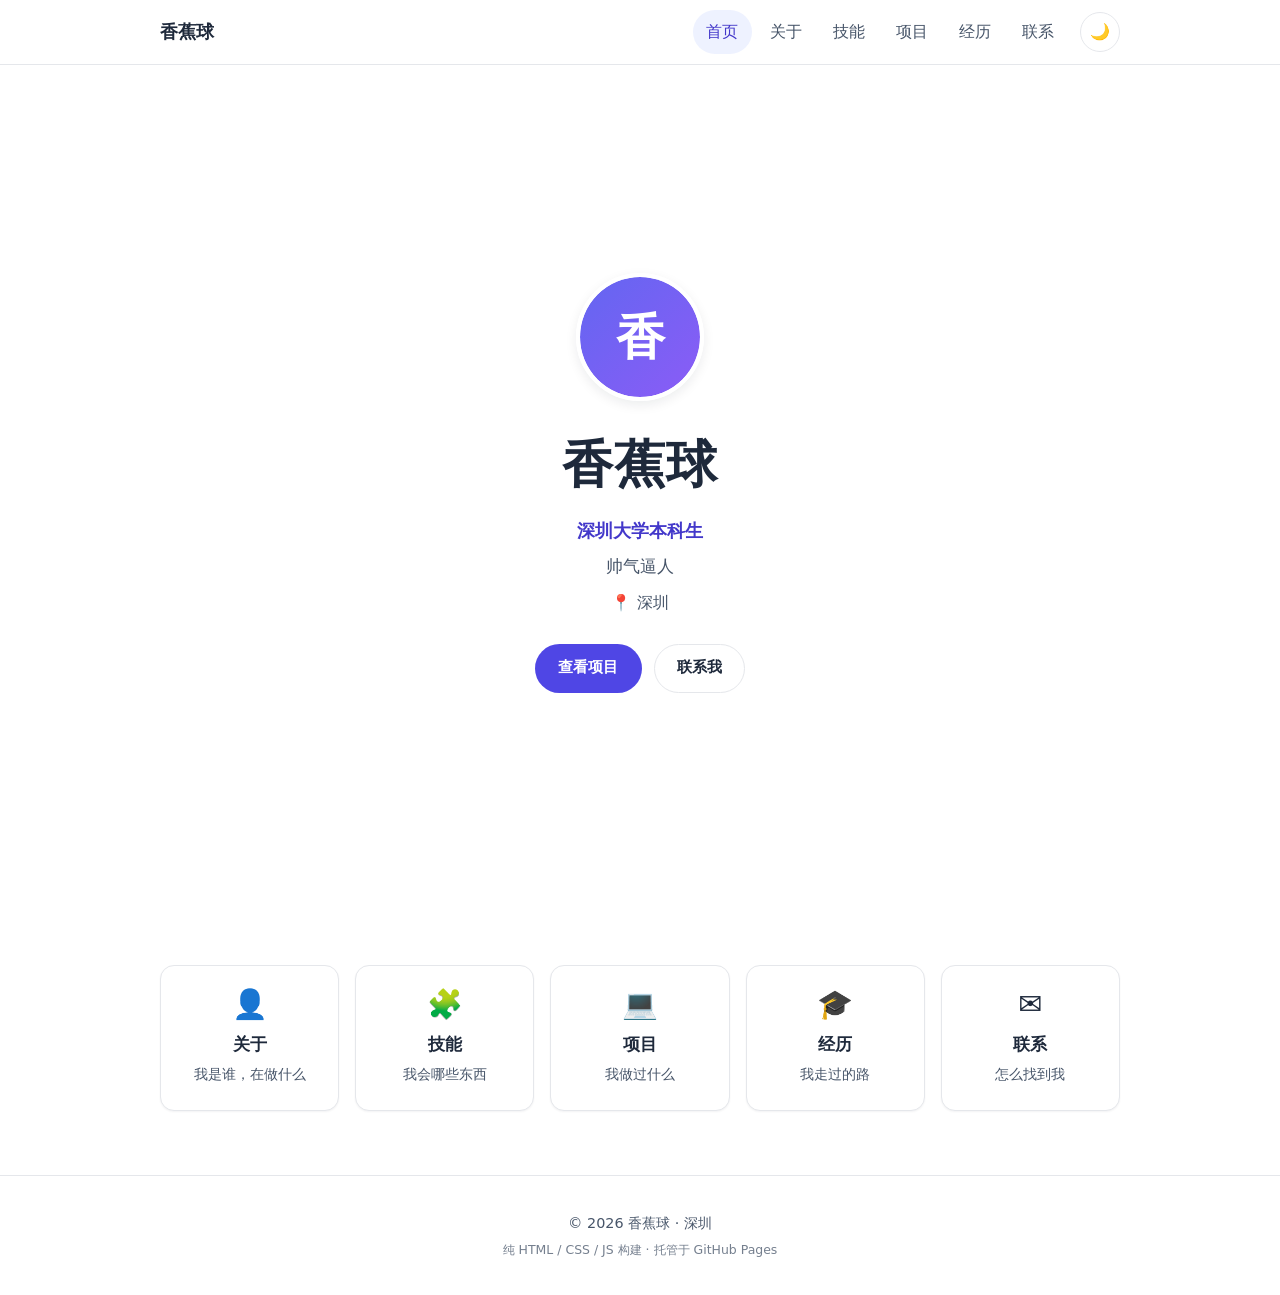
==== commit a2883a97: "content: 白色背景与自然卡片样式；更新真实信息（专业/技能/经历/联系方式）；去掉简历按钮与介绍语；新增项目配图" ====
--- a/index.html
+++ b/index.html
@@ -91,7 +91,6 @@
         <img class="hero__avatar" src="assets/avatar.svg"
              alt="香蕉球的头像（首字母生成的占位头像）" width="128" height="128" decoding="async">
 
-        <p class="hero__greeting">你好，我是 👋</p>
         <h1 class="hero__name">香蕉球</h1>
         <p class="hero__role">深圳大学本科生</p>
         <p class="hero__tagline">帅气逼人</p>
@@ -101,10 +100,6 @@
 
         <div class="hero__actions">
           <a class="btn btn--primary" href="projects.html">查看项目</a>
-          <!-- TODO(待替换)：放入真实简历后，删除 script.js 中 download-on-placeholder 的拦截逻辑 -->
-          <a class="btn btn--ghost" id="resume-link" href="assets/resume.pdf" download>
-            下载简历
-          </a>
           <a class="btn btn--ghost" href="contact.html">联系我</a>
         </div>
       </div>
--- a/styles.css
+++ b/styles.css
@@ -10,18 +10,18 @@
   --color-primary-strong: #4338ca;
   --color-primary-soft: #eef2ff;
 
-  /* 文字与背景 */
-  --color-bg: #f8fafc;
+  /* 文字与背景（浅色模式为纯白背景，卡片自然融合） */
+  --color-bg: #ffffff;
   --color-bg-elevated: #ffffff;
-  --color-bg-tinted: #f1f5f9;
+  --color-bg-tinted: #ffffff;
   --color-text: #1e293b;
   --color-text-muted: #475569;
-  --color-border: #e2e8f0;
+  --color-border: #e5e7eb;
 
   /* 通用 */
   --radius: 14px;
-  --shadow-sm: 0 1px 3px rgba(15, 23, 42, 0.08);
-  --shadow-md: 0 6px 18px rgba(15, 23, 42, 0.10);
+  --shadow-sm: 0 1px 2px rgba(15, 23, 42, 0.05);
+  --shadow-md: 0 4px 12px rgba(15, 23, 42, 0.08);
   --font-sans: "Inter", "PingFang SC", "Microsoft YaHei", system-ui, -apple-system,
                "Segoe UI", Roboto, "Helvetica Neue", sans-serif;
   --container: 960px;
@@ -417,20 +417,14 @@
 
 .project-card { overflow: hidden; }
 
-/* 截图占位区域 */
-.project-card__shot {
-  display: flex;
-  flex-direction: column;
-  align-items: center;
-  justify-content: center;
-  gap: 0.35rem;
+/* 项目配图 */
+.project-card__img {
+  width: 100%;
+  height: auto;
   aspect-ratio: 16 / 9;
-  background: linear-gradient(135deg, var(--color-primary-soft), var(--color-bg-tinted));
-  color: var(--color-text-muted);
-  font-size: 2.5rem;
+  object-fit: cover;
   border-bottom: 1px solid var(--color-border);
 }
-.project-card__shot small { font-size: 0.78rem; }
 
 .project-card__links { display: flex; gap: 0.6rem; flex-wrap: wrap; }
 
